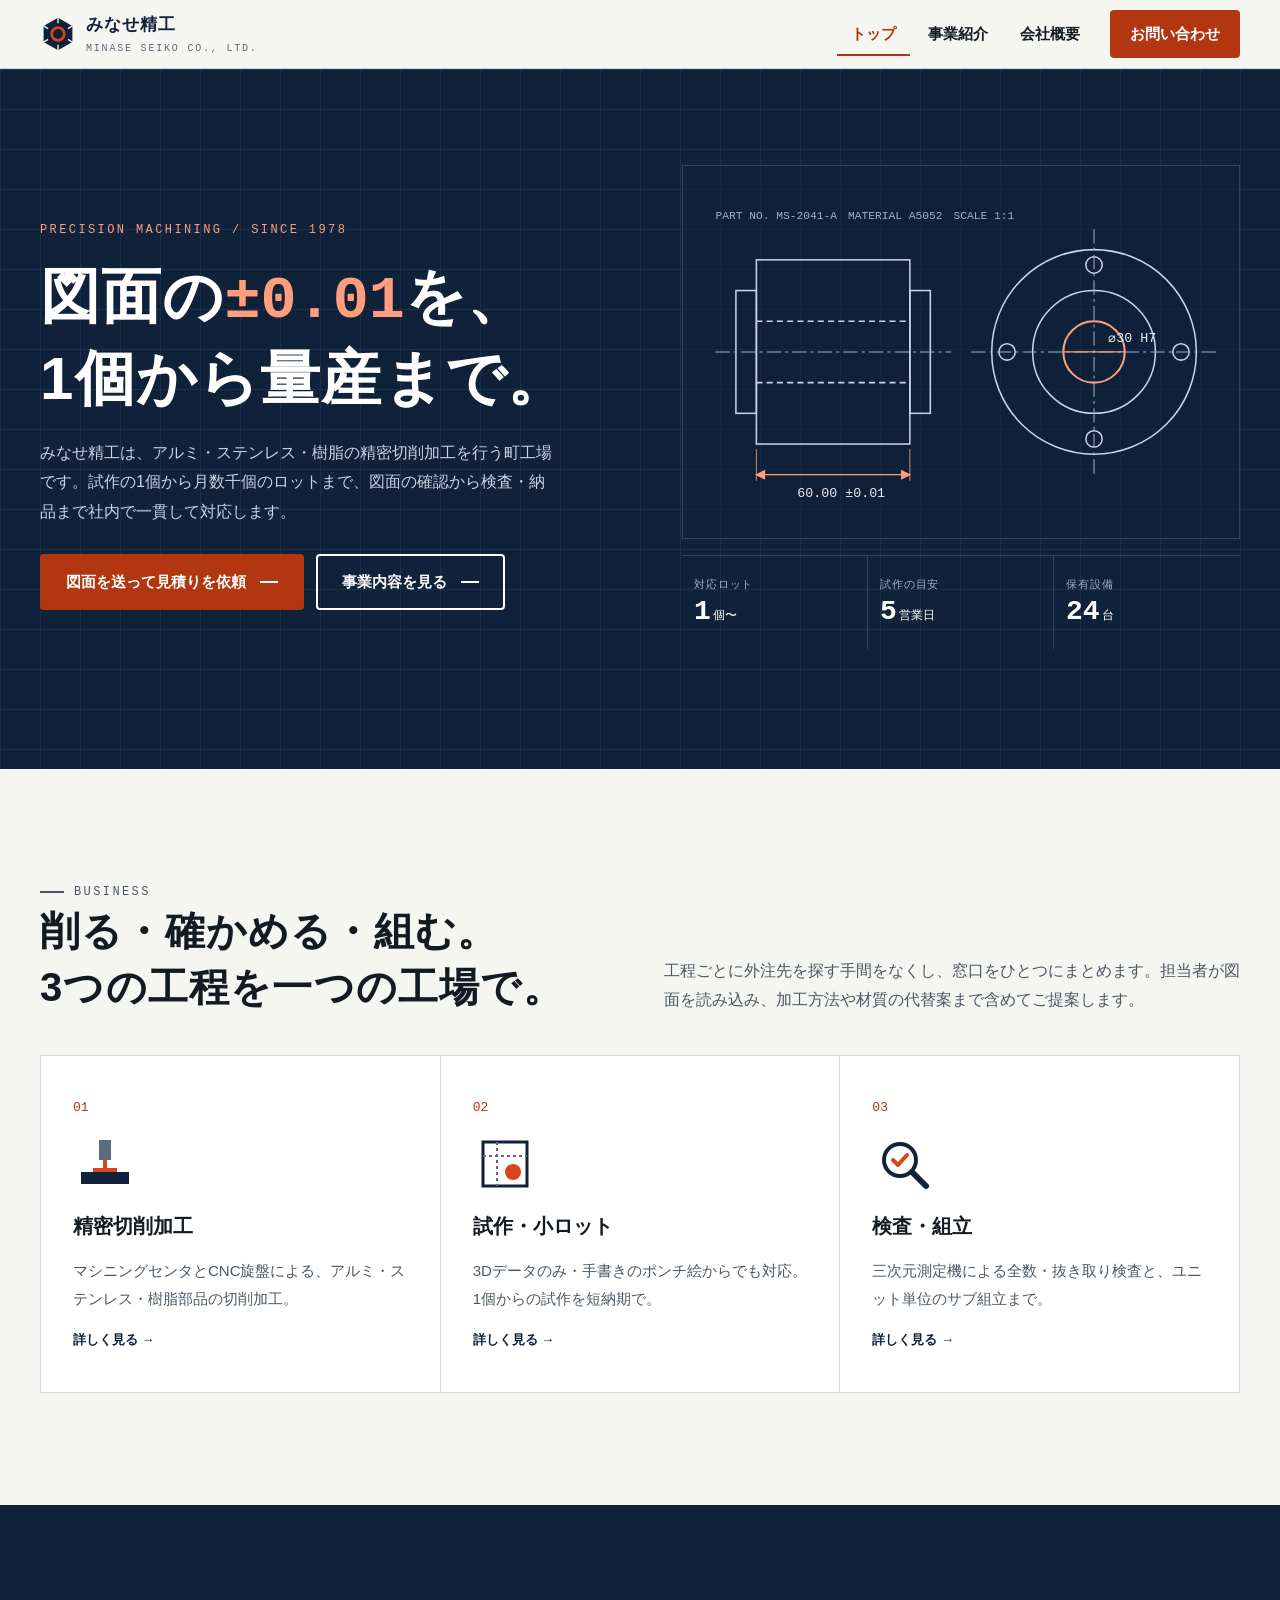
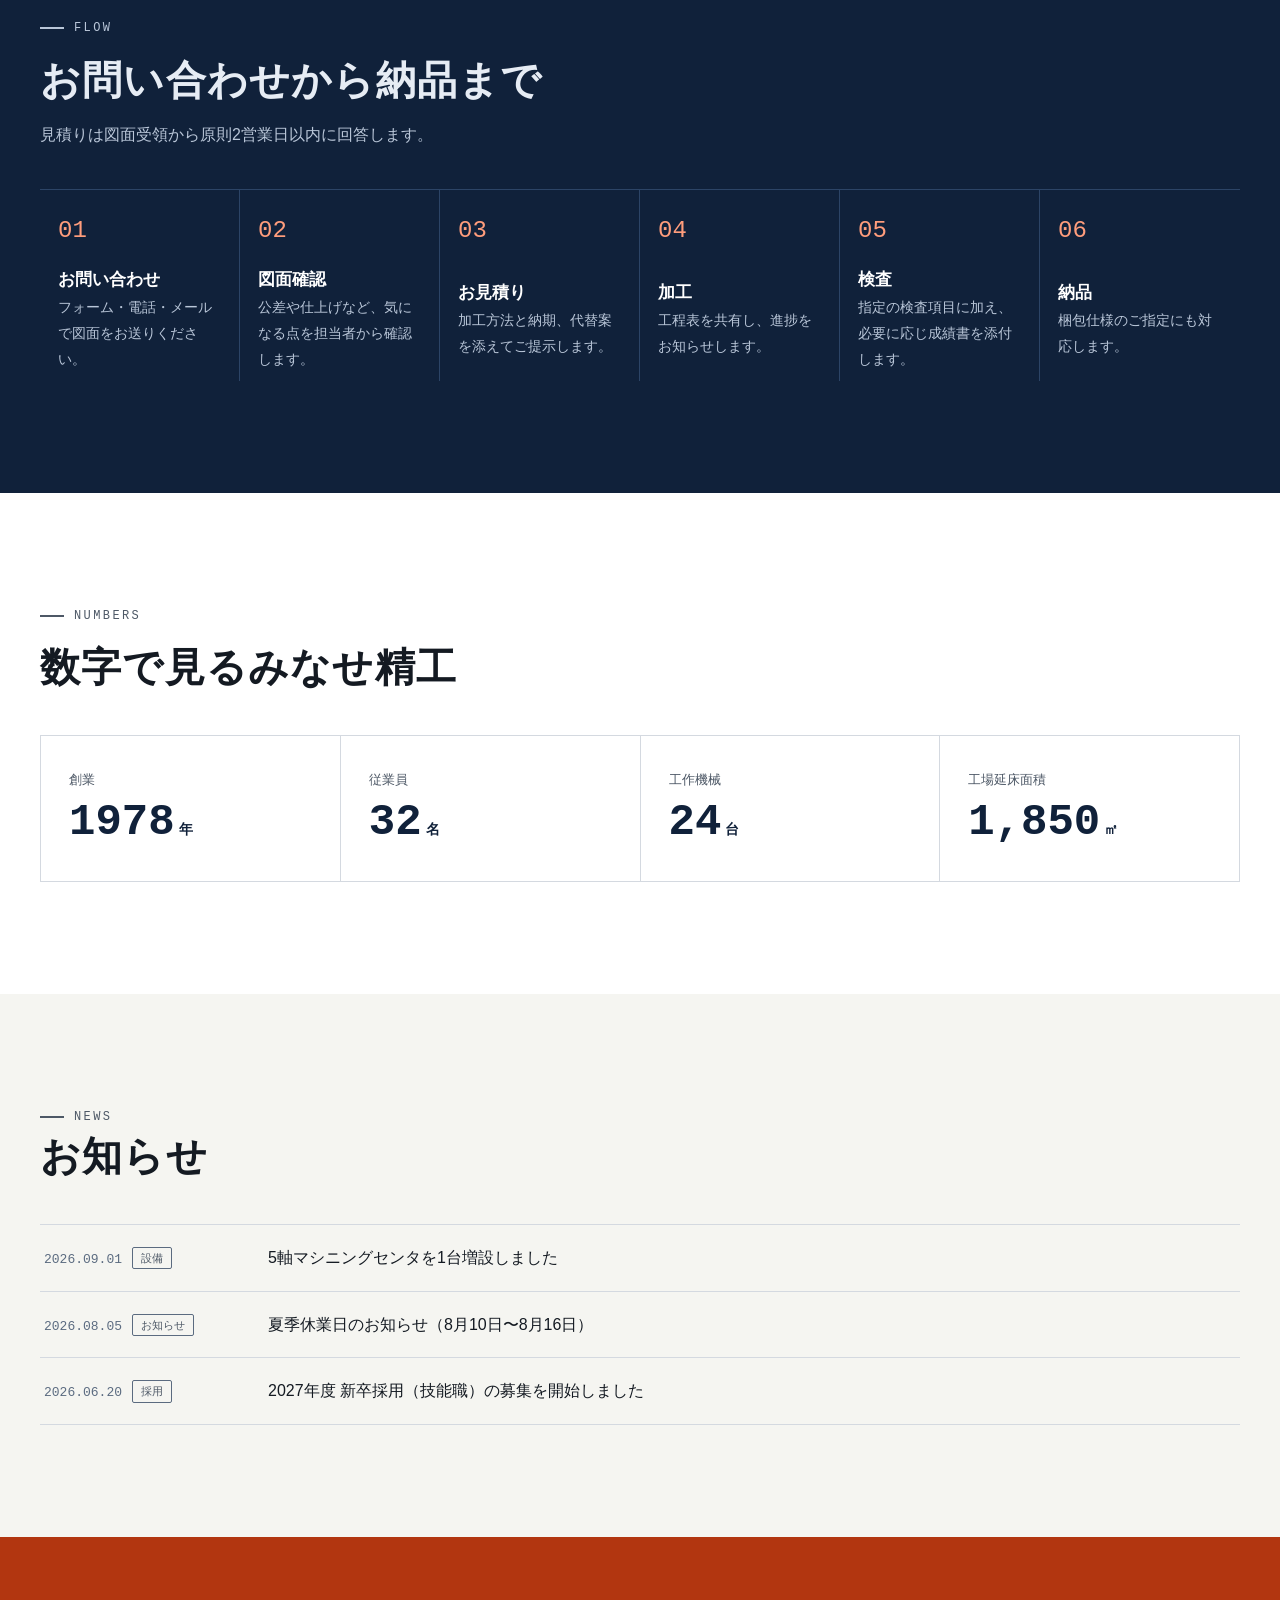
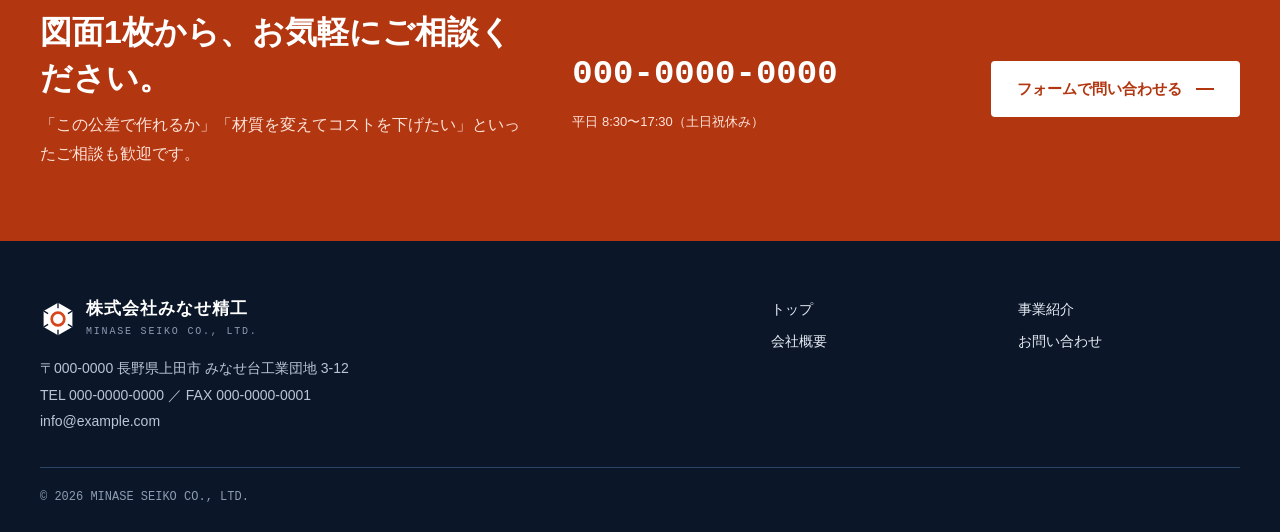
==== works/corporate/index.html @ d7cc5c80 "制作例サイトを追加 Co-Authored-By: Claude Opus 5.5 <noreply@anthropic.com>" ====
<!doctype html>
<html lang="ja">
<head>
<meta charset="utf-8">
<meta name="viewport" content="width=device-width, initial-scale=1">
<title>株式会社みなせ精工｜精密切削加工・試作・小ロット</title>
<meta name="description" content="アルミ・ステンレス・樹脂の精密切削加工を行う株式会社みなせ精工のウェブサイト。試作1個から量産まで、図面確認・加工・検査・サブ組立を社内一貫で対応します。">
<meta name="theme-color" content="#10213a">
<link rel="stylesheet" href="wp-theme/villion-corporate/style.css">
<script src="wp-theme/villion-corporate/assets/main.js" defer></script>
</head>
<body>
<a class="skip-link" href="#main">本文へスキップ</a>
<header class="site-header">
  <div class="container site-header__in">
    <a class="site-logo" href="index.html">
      <svg viewBox="0 0 40 40" aria-hidden="true"><path d="M20 2l16 9v18l-16 9-16-9V11z" fill="#10213a"/><circle cx="20" cy="20" r="7" fill="none" stroke="#d6451b" stroke-width="3"/><path d="M20 2v6M36 11l-5 3M36 29l-5-3M20 38v-6M4 29l5-3M4 11l5 3" stroke="#f5f5f1" stroke-width="1.5"/></svg>
      <span><span class="site-logo__ja">みなせ精工</span><span class="site-logo__en">MINASE SEIKO CO., LTD.</span></span>
    </a>
    <button class="nav-toggle" type="button" aria-expanded="false" aria-controls="global-nav"><span></span><span></span><span></span><span class="screen-reader-text">メニューを開く</span></button>
    <nav id="global-nav" class="global-nav" aria-label="グローバルナビゲーション">
      <ul>
        <li><a href="index.html" data-en="TOP" aria-current="page">トップ</a></li>
        <li><a href="business.html" data-en="BUSINESS">事業紹介</a></li>
        <li><a href="company.html" data-en="COMPANY">会社概要</a></li>
        <li class="nav-cta"><a href="contact.html">お問い合わせ</a></li>
      </ul>
    </nav>
  </div>
</header>

<main id="main">
<section class="hero" aria-labelledby="hero-title">
  <div class="container hero__in">
    <div>
      <p class="hero__label">PRECISION MACHINING / SINCE 1978</p>
      <h1 id="hero-title">図面の<span class="num">±0.01</span>を、<br>1個から量産まで。</h1>
      <p class="hero__lead">みなせ精工は、アルミ・ステンレス・樹脂の精密切削加工を行う町工場です。試作の1個から月数千個のロットまで、図面の確認から検査・納品まで社内で一貫して対応します。</p>
      <div class="hero__actions">
        <a class="btn btn--primary" href="contact.html">図面を送って見積りを依頼</a>
        <a class="btn btn--ghost" href="business.html">事業内容を見る</a>
      </div>
    </div>
    <div>
      <div class="hero__drawing">
        <svg viewBox="0 0 520 340" role="img" aria-labelledby="draw-t">
          <title id="draw-t">フランジ付きの円筒部品を正面と側面から描いた加工図面風のイラスト</title>
          <g fill="none" stroke="#c9d4e3" stroke-width="1.5">
            <rect x="60" y="80" width="150" height="180"/>
            <rect x="40" y="110" width="20" height="120"/>
            <rect x="210" y="110" width="20" height="120"/>
            <line x1="60" y1="140" x2="210" y2="140" stroke-dasharray="6 4"/>
            <line x1="60" y1="200" x2="210" y2="200" stroke-dasharray="6 4"/>
            <circle cx="390" cy="170" r="100"/>
            <circle cx="390" cy="170" r="60"/>
            <circle cx="390" cy="170" r="30" stroke="#ff9d7c" stroke-width="2"/>
            <circle cx="390" cy="85" r="8"/><circle cx="390" cy="255" r="8"/><circle cx="305" cy="170" r="8"/><circle cx="475" cy="170" r="8"/>
          </g>
          <g stroke="#9fb0c8" stroke-width="1" stroke-dasharray="14 4 3 4">
            <line x1="20" y1="170" x2="250" y2="170"/>
            <line x1="270" y1="170" x2="510" y2="170"/>
            <line x1="390" y1="50" x2="390" y2="290"/>
          </g>
          <g stroke="#ff9d7c" stroke-width="1.2" fill="#ff9d7c">
            <line x1="60" y1="290" x2="210" y2="290"/>
            <path d="M60 290l8-4v8zM210 290l-8-4v8z"/>
            <line x1="60" y1="265" x2="60" y2="296" stroke-width=".8"/>
            <line x1="210" y1="265" x2="210" y2="296" stroke-width=".8"/>
            <line x1="360" y1="170" x2="420" y2="170"/>
          </g>
          <g font-family="SF Mono, Menlo, Consolas, monospace" font-size="13" fill="#e6ecf4">
            <text x="100" y="312">60.00 ±0.01</text>
            <text x="404" y="160">⌀30 H7</text>
            <text x="20" y="40" fill="#9fb0c8" font-size="11">PART NO. MS-2041-A　MATERIAL A5052　SCALE 1:1</text>
          </g>
        </svg>
      </div>
      <dl class="hero__spec">
        <div><dt>対応ロット</dt><dd>1<small>個〜</small></dd></div>
        <div><dt>試作の目安</dt><dd>5<small>営業日</small></dd></div>
        <div><dt>保有設備</dt><dd>24<small>台</small></dd></div>
      </dl>
    </div>
  </div>
</section>

<section class="section" aria-labelledby="svc-title">
  <div class="container">
    <div class="section-head section-head--split">
      <div>
        <p class="eyebrow">BUSINESS</p>
        <h2 id="svc-title">削る・確かめる・組む。<br>3つの工程を一つの工場で。</h2>
      </div>
      <p>工程ごとに外注先を探す手間をなくし、窓口をひとつにまとめます。担当者が図面を読み込み、加工方法や材質の代替案まで含めてご提案します。</p>
    </div>
    <div class="services">
      <a class="service" href="business.html#machining">
        <span class="service__no">01</span>
        <svg viewBox="0 0 64 64" aria-hidden="true"><rect x="8" y="40" width="48" height="12" fill="#10213a"/><rect x="26" y="8" width="12" height="20" fill="#5b6b80"/><path d="M32 28v10" stroke="#d6451b" stroke-width="4"/><path d="M20 40h24v-4H20z" fill="#d6451b"/></svg>
        <h3>精密切削加工</h3>
        <p>マシニングセンタとCNC旋盤による、アルミ・ステンレス・樹脂部品の切削加工。</p>
        <span class="service__more">詳しく見る →</span>
      </a>
      <a class="service" href="business.html#prototype">
        <span class="service__no">02</span>
        <svg viewBox="0 0 64 64" aria-hidden="true"><rect x="10" y="10" width="44" height="44" fill="none" stroke="#10213a" stroke-width="3"/><path d="M10 24h44M24 10v44" stroke="#5b6b80" stroke-width="2" stroke-dasharray="3 3"/><circle cx="40" cy="40" r="8" fill="#d6451b"/></svg>
        <h3>試作・小ロット</h3>
        <p>3Dデータのみ・手書きのポンチ絵からでも対応。1個からの試作を短納期で。</p>
        <span class="service__more">詳しく見る →</span>
      </a>
      <a class="service" href="business.html#inspection">
        <span class="service__no">03</span>
        <svg viewBox="0 0 64 64" aria-hidden="true"><circle cx="28" cy="28" r="16" fill="none" stroke="#10213a" stroke-width="4"/><path d="M40 40l14 14" stroke="#10213a" stroke-width="6" stroke-linecap="round"/><path d="M21 28l5 5 9-10" stroke="#d6451b" stroke-width="4" fill="none" stroke-linecap="round" stroke-linejoin="round"/></svg>
        <h3>検査・組立</h3>
        <p>三次元測定機による全数・抜き取り検査と、ユニット単位のサブ組立まで。</p>
        <span class="service__more">詳しく見る →</span>
      </a>
    </div>
  </div>
</section>

<section class="section section--navy" aria-labelledby="flow-title">
  <div class="container">
    <div class="section-head">
      <p class="eyebrow">FLOW</p>
      <h2 id="flow-title">お問い合わせから納品まで</h2>
      <p>見積りは図面受領から原則2営業日以内に回答します。</p>
    </div>
    <ol class="process">
      <li><div><h3>お問い合わせ</h3><p>フォーム・電話・メールで図面をお送りください。</p></div></li>
      <li><div><h3>図面確認</h3><p>公差や仕上げなど、気になる点を担当者から確認します。</p></div></li>
      <li><div><h3>お見積り</h3><p>加工方法と納期、代替案を添えてご提示します。</p></div></li>
      <li><div><h3>加工</h3><p>工程表を共有し、進捗をお知らせします。</p></div></li>
      <li><div><h3>検査</h3><p>指定の検査項目に加え、必要に応じ成績書を添付します。</p></div></li>
      <li><div><h3>納品</h3><p>梱包仕様のご指定にも対応します。</p></div></li>
    </ol>
  </div>
</section>

<section class="section section--white" aria-labelledby="facts-title">
  <div class="container">
    <div class="section-head">
      <p class="eyebrow">NUMBERS</p>
      <h2 id="facts-title">数字で見るみなせ精工</h2>
    </div>
    <dl class="facts">
      <div><dt>創業</dt><dd>1978<small>年</small></dd></div>
      <div><dt>従業員</dt><dd>32<small>名</small></dd></div>
      <div><dt>工作機械</dt><dd>24<small>台</small></dd></div>
      <div><dt>工場延床面積</dt><dd>1,850<small>㎡</small></dd></div>
    </dl>
  </div>
</section>

<section class="section" aria-labelledby="news-title">
  <div class="container">
    <div class="section-head section-head--split">
      <div>
        <p class="eyebrow">NEWS</p>
        <h2 id="news-title">お知らせ</h2>
      </div>
    </div>
    <ul class="news">
      <li><a href="#"><span><time datetime="2026-09-01">2026.09.01</time><span class="cat">設備</span></span><span class="ttl">5軸マシニングセンタを1台増設しました</span></a></li>
      <li><a href="#"><span><time datetime="2026-08-05">2026.08.05</time><span class="cat">お知らせ</span></span><span class="ttl">夏季休業日のお知らせ（8月10日〜8月16日）</span></a></li>
      <li><a href="#"><span><time datetime="2026-06-20">2026.06.20</time><span class="cat">採用</span></span><span class="ttl">2027年度 新卒採用（技能職）の募集を開始しました</span></a></li>
    </ul>
  </div>
</section>
<section class="cta-band" aria-labelledby="cta-title">
  <div class="container cta-band__in">
    <div>
      <h2 id="cta-title">図面1枚から、お気軽にご相談ください。</h2>
      <p>「この公差で作れるか」「材質を変えてコストを下げたい」といったご相談も歓迎です。</p>
    </div>
    <div>
      <a class="cta-band__tel" href="tel:000-0000-0000">000-0000-0000</a>
      <span class="cta-band__tel-note">平日 8:30〜17:30（土日祝休み）</span>
    </div>
    <a class="btn" href="contact.html">フォームで問い合わせる</a>
  </div>
</section>
</main>

<footer class="site-footer">
  <div class="container site-footer__in">
    <div>
      <a class="site-logo" href="index.html">
        <svg viewBox="0 0 40 40" aria-hidden="true"><path d="M20 2l16 9v18l-16 9-16-9V11z" fill="#ffffff"/><circle cx="20" cy="20" r="7" fill="none" stroke="#d6451b" stroke-width="3"/><path d="M20 2v6M36 11l-5 3M36 29l-5-3M20 38v-6M4 29l5-3M4 11l5 3" stroke="#0b1729" stroke-width="1.5"/></svg>
        <span><span class="site-logo__ja">株式会社みなせ精工</span><span class="site-logo__en">MINASE SEIKO CO., LTD.</span></span>
      </a>
      <address>〒000-0000 長野県上田市 みなせ台工業団地 3-12<br>TEL 000-0000-0000 ／ FAX 000-0000-0001<br>info@example.com</address>
    </div>
    <nav class="footer-nav" aria-label="フッターナビゲーション">
      <ul>
        <li><a href="index.html">トップ</a></li>
        <li><a href="business.html">事業紹介</a></li>
        <li><a href="company.html">会社概要</a></li>
        <li><a href="contact.html">お問い合わせ</a></li>
      </ul>
    </nav>
  </div>
  <div class="container site-footer__copy">&copy; 2026 MINASE SEIKO CO., LTD.</div>
</footer>
</body>
</html>
---- works/corporate/wp-theme/villion-corporate/style.css ----
/*
Theme Name: VILLION Corporate (Minase Seiko)
Theme URI: https://example.com/
Author: VILLION Inc.
Author URI: https://example.com/
Description: 中小製造業向けコーポレートサイトのオリジナルクラシックテーマ。トップ・事業紹介・会社概要・お問い合わせの固定ページテンプレートを含みます。静的HTML版と同じCSSを共有しています。
Version: 1.0.0
Requires at least: 6.0
Requires PHP: 7.4
License: GNU General Public License v2 or later
License URI: https://www.gnu.org/licenses/gpl-2.0.html
Text Domain: villion-corporate
*/

:root {
  --navy: #10213a;
  --navy-2: #1c3352;
  --steel: #5b6b80;
  --line: #d4d9e0;
  --line-dark: #2c4466;
  --paper: #f5f5f1;
  --white: #ffffff;
  --accent: #d6451b;
  --accent-deep: #b23610;
  --ink: #141a22;
  --ink-sub: #4d5866;
  --sans: "Hiragino Sans", "Hiragino Kaku Gothic ProN", "Noto Sans JP", "Yu Gothic", Meiryo, sans-serif;
  --mono: "SF Mono", Menlo, Consolas, "Hiragino Sans", monospace;
  --max: 1200px;
}
*, *::before, *::after { box-sizing: border-box; }
html { -webkit-text-size-adjust: 100%; scroll-behavior: smooth; }
body { margin: 0; font-family: var(--sans); color: var(--ink); background: var(--paper); line-height: 1.85; font-size: 16px; }
h1, h2, h3, h4, p { margin: 0; }
img, svg { display: block; max-width: 100%; height: auto; }
a { color: var(--navy); }
:focus-visible { outline: 3px solid var(--accent); outline-offset: 2px; }
.skip-link { position: absolute; left: -999px; top: 0; z-index: 200; background: var(--navy); color: #fff; padding: 8px 14px; }
.skip-link:focus { left: 8px; }
.container { width: min(var(--max), 100% - 32px); margin-inline: auto; }
.screen-reader-text { position: absolute !important; width: 1px; height: 1px; overflow: hidden; clip: rect(1px,1px,1px,1px); white-space: nowrap; }

/* ---------- header ---------- */
.site-header { position: sticky; top: 0; z-index: 100; background: rgba(245,245,241,.94); backdrop-filter: blur(8px); border-bottom: 1px solid var(--line); }
.site-header__in { display: flex; align-items: center; justify-content: space-between; height: 68px; gap: 16px; }
.site-logo { display: flex; align-items: center; gap: 10px; text-decoration: none; color: var(--navy); }
.site-logo svg { width: 36px; height: 36px; flex: none; }
.site-logo__ja { font-weight: 800; font-size: 17px; letter-spacing: .06em; line-height: 1.2; }
.site-logo__en { display: block; font-family: var(--mono); font-size: 10px; letter-spacing: .18em; color: var(--steel); font-weight: 500; }
.nav-toggle { display: inline-flex; flex-direction: column; justify-content: center; gap: 5px; width: 44px; height: 44px; background: var(--navy); border: 0; border-radius: 4px; cursor: pointer; padding: 0 12px; }
.nav-toggle span { display: block; height: 2px; background: #fff; transition: transform .2s, opacity .2s; }
.nav-toggle[aria-expanded="true"] span:nth-child(1) { transform: translateY(7px) rotate(45deg); }
.nav-toggle[aria-expanded="true"] span:nth-child(2) { opacity: 0; }
.nav-toggle[aria-expanded="true"] span:nth-child(3) { transform: translateY(-7px) rotate(-45deg); }
.global-nav { position: fixed; inset: 68px 0 auto 0; background: var(--navy); padding: 8px 16px 24px; display: none; }
.global-nav.is-open { display: block; }
.global-nav ul { list-style: none; margin: 0; padding: 0; }
.global-nav a { display: flex; justify-content: space-between; align-items: center; color: #fff; text-decoration: none; padding: 16px 4px; border-bottom: 1px solid var(--line-dark); font-weight: 700; }
.global-nav a::after { content: attr(data-en); font-family: var(--mono); font-size: 11px; color: #9fb0c8; letter-spacing: .12em; font-weight: 400; }
.global-nav .nav-cta a { margin-top: 16px; justify-content: center; background: var(--accent-deep); border: 0; border-radius: 4px; }
.global-nav .nav-cta a::after { content: none; }
.global-nav [aria-current="page"] { color: #ffd2c2; }
@media (min-width: 960px) {
  .nav-toggle { display: none; }
  .global-nav { position: static; display: block; background: none; padding: 0; }
  .global-nav ul { display: flex; align-items: center; gap: 4px; }
  .global-nav a { color: var(--ink); border: 0; padding: 8px 14px; font-size: 15px; }
  .global-nav a::after { content: none; }
  .global-nav a:hover { color: var(--accent-deep); }
  .global-nav [aria-current="page"] { color: var(--accent-deep); box-shadow: inset 0 -2px 0 var(--accent-deep); }
  .global-nav .nav-cta a { margin: 0 0 0 12px; color: #fff; padding: 10px 20px; }
  .global-nav .nav-cta a:hover { background: var(--accent); color: #fff; }
}

/* ---------- common parts ---------- */
.eyebrow { font-family: var(--mono); font-size: 12px; letter-spacing: .2em; color: var(--accent-deep); display: flex; align-items: center; gap: 10px; }
.eyebrow::before { content: ""; width: 24px; height: 2px; background: currentColor; }
.section { padding: 72px 0; }
.section--white { background: var(--white); }
.section--navy { background: var(--navy); color: #e6ecf4; }
.section--navy .eyebrow { color: #ff9d7c; }
.section-head { display: grid; gap: 12px; margin-bottom: 40px; }
.section-head h2 { font-size: clamp(26px, 5.4vw, 40px); font-weight: 800; letter-spacing: .03em; line-height: 1.4; }
.section-head p { color: var(--ink-sub); max-width: 40em; }
.section--navy .section-head p { color: #b9c6d8; }
@media (min-width: 960px) {
  .section { padding: 112px 0; }
  .section-head--split { grid-template-columns: 1fr 1fr; align-items: end; gap: 48px; }
}
.btn { display: inline-flex; align-items: center; gap: 14px; min-height: 52px; padding: 12px 24px; text-decoration: none; font-weight: 700; border-radius: 4px; border: 2px solid transparent; font-size: 15px; font-family: inherit; cursor: pointer; }
.btn::after { content: ""; width: 18px; height: 2px; background: currentColor; box-shadow: 4px -4px 0 -0px transparent; transition: width .2s; }
.btn:hover::after { width: 28px; }
.btn--primary { background: var(--accent-deep); color: #fff; }
.btn--primary:hover { background: var(--accent); }
.btn--ghost { border-color: currentColor; color: inherit; }
.text-link { font-weight: 700; color: var(--navy); text-underline-offset: 4px; }

/* ---------- hero (front) ---------- */
.hero { position: relative; background: var(--navy); color: #fff; overflow: hidden; }
.hero::before { content: ""; position: absolute; inset: 0; background-image: linear-gradient(var(--line-dark) 1px, transparent 1px), linear-gradient(90deg, var(--line-dark) 1px, transparent 1px); background-size: 40px 40px; opacity: .45; }
.hero__in { position: relative; display: grid; gap: 32px; padding: 56px 0 64px; }
.hero__label { font-family: var(--mono); font-size: 12px; letter-spacing: .2em; color: #ff9d7c; }
.hero h1 { font-size: clamp(32px, 8.4vw, 60px); font-weight: 800; line-height: 1.3; letter-spacing: .02em; margin-top: 16px; }
.hero h1 .num { font-family: var(--mono); font-weight: 600; color: #ff9d7c; letter-spacing: 0; }
.hero__lead { margin-top: 20px; color: #c9d4e3; max-width: 32em; }
.hero__actions { display: flex; flex-wrap: wrap; gap: 12px; margin-top: 28px; }
.hero__drawing { border: 1px solid var(--line-dark); background: rgba(16,33,58,.6); padding: 12px; }
.hero__spec { display: grid; grid-template-columns: repeat(3, 1fr); border-top: 1px solid var(--line-dark); position: relative; }
.hero__spec div { padding: 18px 12px; border-right: 1px solid var(--line-dark); }
.hero__spec div:last-child { border-right: 0; }
.hero__spec dt { font-size: 11px; color: #9fb0c8; letter-spacing: .08em; }
.hero__spec dd { margin: 0; font-family: var(--mono); font-size: clamp(18px, 4.6vw, 28px); font-weight: 600; line-height: 1.3; }
.hero__spec dd small { font-family: var(--sans); font-size: 12px; font-weight: 500; margin-left: 2px; }
@media (min-width: 960px) {
  .hero__in { grid-template-columns: 1.05fr 1fr; align-items: center; padding: 96px 0 104px; gap: 56px; }
}

/* ---------- services (front) ---------- */
.services { display: grid; gap: 1px; background: var(--line); border: 1px solid var(--line); }
.service { background: var(--white); padding: 28px 22px; display: grid; gap: 12px; text-decoration: none; color: inherit; position: relative; }
.service__no { font-family: var(--mono); font-size: 13px; color: var(--accent-deep); }
.service svg { width: 64px; height: 64px; }
.service h3 { font-size: 20px; font-weight: 800; }
.service p { color: var(--ink-sub); font-size: 15px; }
.service__more { font-size: 13px; font-weight: 700; color: var(--navy); margin-top: 4px; }
.service:hover { background: #fbfbf9; }
.service:hover .service__more { color: var(--accent-deep); }
@media (min-width: 960px) { .services { grid-template-columns: repeat(3, 1fr); } .service { padding: 40px 32px; } }

/* ---------- process ---------- */
.process { list-style: none; margin: 0; padding: 0; display: grid; gap: 0; counter-reset: p; }
.process li { counter-increment: p; display: grid; grid-template-columns: 56px 1fr; gap: 16px; padding: 18px 0; border-bottom: 1px solid var(--line-dark); }
.process li::before { content: counter(p, decimal-leading-zero); font-family: var(--mono); font-size: 24px; color: #ff9d7c; line-height: 1.4; }
.process h3 { font-size: 17px; font-weight: 700; color: #fff; }
.process p { font-size: 14px; color: #b9c6d8; }
@media (min-width: 960px) {
  .process { grid-template-columns: repeat(6, 1fr); border-top: 1px solid var(--line-dark); }
  .process li { grid-template-columns: 1fr; border-bottom: 0; border-right: 1px solid var(--line-dark); padding: 24px 18px 8px; }
  .process li:last-child { border-right: 0; }
}

/* ---------- numbers ---------- */
.facts { display: grid; grid-template-columns: repeat(2, 1fr); gap: 1px; background: var(--line); border: 1px solid var(--line); margin: 0; }
.facts div { background: var(--white); padding: 22px 18px; }
.facts dt { font-size: 13px; color: var(--ink-sub); }
.facts dd { margin: 4px 0 0; font-family: var(--mono); font-size: clamp(28px, 7vw, 44px); font-weight: 600; line-height: 1.2; color: var(--navy); }
.facts dd small { font-family: var(--sans); font-size: 14px; margin-left: 4px; font-weight: 600; }
@media (min-width: 960px) { .facts { grid-template-columns: repeat(4, 1fr); } .facts div { padding: 32px 28px; } }

/* ---------- news ---------- */
.news { list-style: none; margin: 0; padding: 0; border-top: 1px solid var(--line); }
.news li { border-bottom: 1px solid var(--line); }
.news a { display: grid; gap: 4px; padding: 18px 4px; text-decoration: none; color: var(--ink); }
.news time { font-family: var(--mono); font-size: 13px; color: var(--steel); }
.news .cat { display: inline-block; font-size: 11px; border: 1px solid var(--steel); color: var(--ink-sub); padding: 0 8px; margin-left: 10px; border-radius: 2px; vertical-align: 1px; }
.news a:hover span.ttl { color: var(--accent-deep); text-decoration: underline; }
@media (min-width: 768px) { .news a { grid-template-columns: 220px 1fr; align-items: center; } }

/* ---------- CTA band ---------- */
.cta-band { background: var(--accent-deep); color: #fff; }
.cta-band__in { display: grid; gap: 20px; padding: 56px 0; }
.cta-band h2 { font-size: clamp(22px, 5vw, 32px); font-weight: 800; line-height: 1.45; }
.cta-band p { color: #ffe3d9; margin-top: 8px; }
.cta-band__tel { font-family: var(--mono); font-size: clamp(24px, 6vw, 34px); font-weight: 600; color: #fff; text-decoration: none; display: block; }
.cta-band__tel-note { font-size: 13px; color: #ffe3d9; }
.cta-band .btn { background: #fff; color: var(--accent-deep); }
@media (min-width: 960px) { .cta-band__in { grid-template-columns: 1.3fr 1fr auto; align-items: center; gap: 40px; padding: 72px 0; } }

/* ---------- page header (lower pages) ---------- */
.page-hero { background: var(--navy); color: #fff; position: relative; overflow: hidden; }
.page-hero::before { content: ""; position: absolute; inset: 0; background-image: linear-gradient(var(--line-dark) 1px, transparent 1px), linear-gradient(90deg, var(--line-dark) 1px, transparent 1px); background-size: 40px 40px; opacity: .35; }
.page-hero__in { position: relative; padding: 48px 0 44px; }
.page-hero .eyebrow { color: #ff9d7c; }
.page-hero h1 { font-size: clamp(28px, 6vw, 46px); font-weight: 800; margin-top: 10px; letter-spacing: .04em; }
.page-hero p { color: #c9d4e3; margin-top: 10px; max-width: 40em; }
.breadcrumb { font-size: 12px; color: #9fb0c8; margin-bottom: 16px; }
.breadcrumb a { color: #c9d4e3; }
@media (min-width: 960px) { .page-hero__in { padding: 80px 0 72px; } }

/* ---------- business page ---------- */
.biz { display: grid; gap: 28px; padding: 40px 0; border-bottom: 1px solid var(--line); }
.biz:first-of-type { padding-top: 0; }
.biz__fig { background: var(--white); border: 1px solid var(--line); aspect-ratio: 16 / 10; display: grid; place-items: center; }
.biz__fig svg { width: 80%; }
.biz__no { font-family: var(--mono); font-size: 14px; color: var(--accent-deep); }
.biz h2 { font-size: clamp(22px, 5vw, 30px); font-weight: 800; margin: 4px 0 14px; }
.biz p { color: var(--ink-sub); }
.biz ul.check { list-style: none; padding: 0; margin: 18px 0 0; display: grid; gap: 8px; }
.biz ul.check li { padding-left: 26px; position: relative; font-size: 15px; }
.biz ul.check li::before { content: ""; position: absolute; left: 2px; top: .55em; width: 12px; height: 7px; border-left: 2px solid var(--accent-deep); border-bottom: 2px solid var(--accent-deep); transform: rotate(-45deg); }
@media (min-width: 960px) { .biz { grid-template-columns: 1fr 1.1fr; gap: 56px; align-items: center; padding: 64px 0; } .biz:nth-of-type(even) .biz__fig { order: 2; } }

.table-wrap { overflow-x: auto; -webkit-overflow-scrolling: touch; border: 1px solid var(--line); background: var(--white); }
.data-table { width: 100%; border-collapse: collapse; font-size: 15px; min-width: 520px; }
.data-table caption { text-align: left; font-weight: 700; padding: 0 0 10px; }
.data-table th, .data-table td { padding: 14px 16px; border-bottom: 1px solid var(--line); text-align: left; vertical-align: top; }
.data-table thead th { background: var(--navy); color: #fff; font-size: 13px; font-weight: 700; letter-spacing: .04em; }
.data-table td.num { font-family: var(--mono); text-align: right; white-space: nowrap; }
.data-table tbody tr:last-child th, .data-table tbody tr:last-child td { border-bottom: 0; }
.chips { display: flex; flex-wrap: wrap; gap: 8px; list-style: none; padding: 0; margin: 0; }
.chips li { border: 1px solid var(--line); background: var(--white); padding: 6px 14px; font-size: 14px; border-radius: 2px; }
.two-col { display: grid; gap: 40px; }
@media (min-width: 960px) { .two-col { grid-template-columns: 1.4fr 1fr; gap: 56px; } }

/* ---------- company page ---------- */
.message { display: grid; gap: 28px; }
.message__quote { font-size: clamp(22px, 5vw, 32px); font-weight: 800; line-height: 1.6; border-left: 4px solid var(--accent-deep); padding-left: 18px; }
.message__body p + p { margin-top: 1em; }
.message__body p { color: var(--ink-sub); }
.message__sign { margin-top: 20px; font-weight: 700; text-align: right; }
@media (min-width: 960px) { .message { grid-template-columns: 1fr 1.3fr; gap: 64px; } }
.profile { width: 100%; border-collapse: collapse; background: var(--white); border: 1px solid var(--line); }
.profile th, .profile td { text-align: left; vertical-align: top; padding: 16px 18px; border-bottom: 1px solid var(--line); font-size: 15px; }
.profile th { width: 9em; font-weight: 700; color: var(--navy); background: #fafaf7; white-space: nowrap; }
@media (max-width: 599px) {
  .profile, .profile tbody, .profile tr, .profile th, .profile td { display: block; width: 100%; }
  .profile th { padding: 10px 16px 0; background: none; border: 0; font-size: 13px; color: var(--steel); }
  .profile td { padding: 2px 16px 14px; }
}
.history { list-style: none; margin: 0; padding: 0; border-left: 2px solid var(--line); }
.history li { position: relative; padding: 0 0 24px 24px; }
.history li::before { content: ""; position: absolute; left: -7px; top: 8px; width: 12px; height: 12px; background: var(--paper); border: 2px solid var(--accent-deep); border-radius: 50%; }
.history time { font-family: var(--mono); font-weight: 600; color: var(--navy); }
.history p { color: var(--ink-sub); font-size: 15px; }
.access { display: grid; gap: 24px; }
.access__map { background: var(--white); border: 1px solid var(--line); }
@media (min-width: 960px) { .access { grid-template-columns: 1.3fr 1fr; gap: 48px; align-items: start; } }

/* ---------- contact page ---------- */
.contact-grid { display: grid; gap: 32px; }
.contact-side { display: grid; gap: 16px; align-content: start; }
.contact-card { background: var(--white); border: 1px solid var(--line); padding: 22px; }
.contact-card h2 { font-size: 15px; font-weight: 700; color: var(--steel); }
.contact-card .tel { font-family: var(--mono); font-size: 28px; font-weight: 600; color: var(--navy); text-decoration: none; display: block; margin-top: 4px; }
.contact-card p { font-size: 14px; color: var(--ink-sub); }
.form { background: var(--white); border: 1px solid var(--line); padding: 24px 20px; display: grid; gap: 20px; }
.form-row { display: grid; gap: 6px; }
.form-row > label, .form-row legend { font-weight: 700; font-size: 14px; }
.form-row fieldset { border: 0; margin: 0; padding: 0; }
.badge { font-size: 11px; font-weight: 700; color: #fff; background: var(--accent-deep); padding: 1px 6px; margin-left: 8px; border-radius: 2px; vertical-align: 1px; }
.badge--opt { background: var(--steel); }
.form input[type=text], .form input[type=email], .form input[type=tel], .form select, .form textarea { width: 100%; font: inherit; font-size: 16px; padding: 12px 14px; border: 1px solid #b8c1cd; border-radius: 2px; background: #fff; color: var(--ink); }
.form textarea { min-height: 160px; resize: vertical; }
.form input[type=file] { font: inherit; font-size: 14px; }
.form .hint { font-size: 12px; color: var(--ink-sub); }
.radio-row { display: flex; flex-wrap: wrap; gap: 8px 20px; }
.radio-row label { display: inline-flex; align-items: center; gap: 6px; font-size: 15px; }
.radio-row input, .agree input { accent-color: var(--accent-deep); width: 18px; height: 18px; }
.agree { display: flex; gap: 10px; align-items: flex-start; font-size: 14px; }
.form .btn { justify-content: center; width: 100%; }
.form-done { display: none; padding: 14px 16px; background: #eef3f8; border-left: 4px solid var(--navy); font-weight: 700; }
.form.is-done .form-done { display: block; }
@media (min-width: 960px) {
  .contact-grid { grid-template-columns: 1fr 2fr; gap: 48px; }
  .form { padding: 40px; grid-template-columns: 1fr 1fr; }
  .form .form-row--wide, .form .agree, .form .btn, .form .form-done { grid-column: 1 / -1; }
  .form .btn { width: auto; justify-self: start; min-width: 280px; }
}

/* ---------- generic content (WordPress) ---------- */
.entry { background: var(--white); border: 1px solid var(--line); padding: 28px 20px; }
.entry + .entry { margin-top: 24px; }
.entry h2 { font-size: 22px; margin-bottom: 12px; }
.entry-content > * + * { margin-top: 1em; }
.entry-content h2 { font-size: 24px; margin-top: 2em; padding-bottom: 8px; border-bottom: 2px solid var(--navy); }
.entry-content h3 { font-size: 19px; margin-top: 1.6em; }
.entry-content img { max-width: 100%; height: auto; }
.alignwide { margin-inline: calc(50% - 50vw + 16px); max-width: none; }
.pagination { margin-top: 32px; display: flex; gap: 8px; }
@media (min-width: 960px) { .entry { padding: 48px; } }

/* ---------- footer ---------- */
.site-footer { background: #0b1729; color: #b9c6d8; font-size: 14px; }
.site-footer__in { display: grid; gap: 28px; padding: 56px 0 32px; }
.site-footer .site-logo { color: #fff; }
.site-footer .site-logo__en { color: #8b9bb3; }
.site-footer address { font-style: normal; margin-top: 14px; line-height: 1.9; }
.footer-nav ul { list-style: none; margin: 0; padding: 0; display: grid; grid-template-columns: 1fr 1fr; gap: 6px 24px; }
.footer-nav a { color: #e6ecf4; text-decoration: none; }
.footer-nav a:hover { text-decoration: underline; }
.site-footer__copy { border-top: 1px solid var(--line-dark); padding: 18px 0 24px; font-family: var(--mono); font-size: 12px; color: #8b9bb3; }
@media (min-width: 960px) { .site-footer__in { grid-template-columns: 1.5fr 1fr; } }
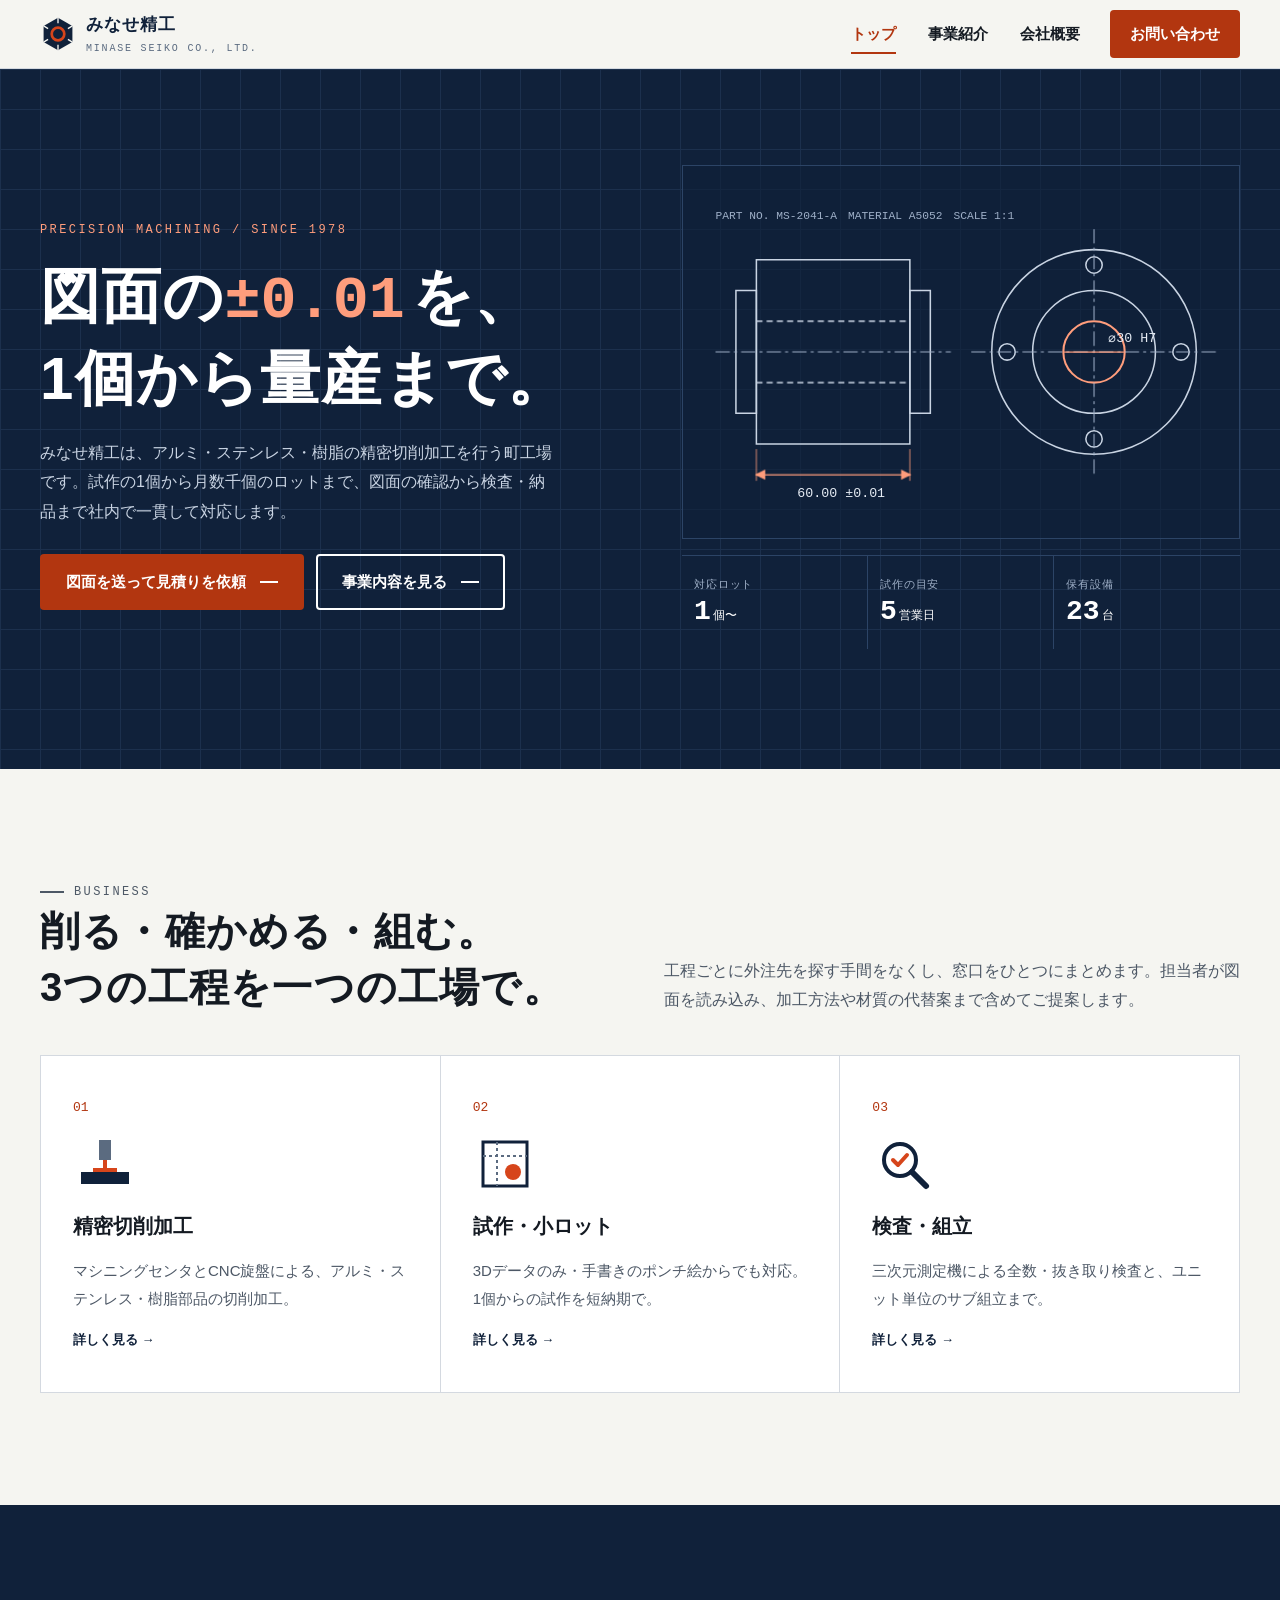
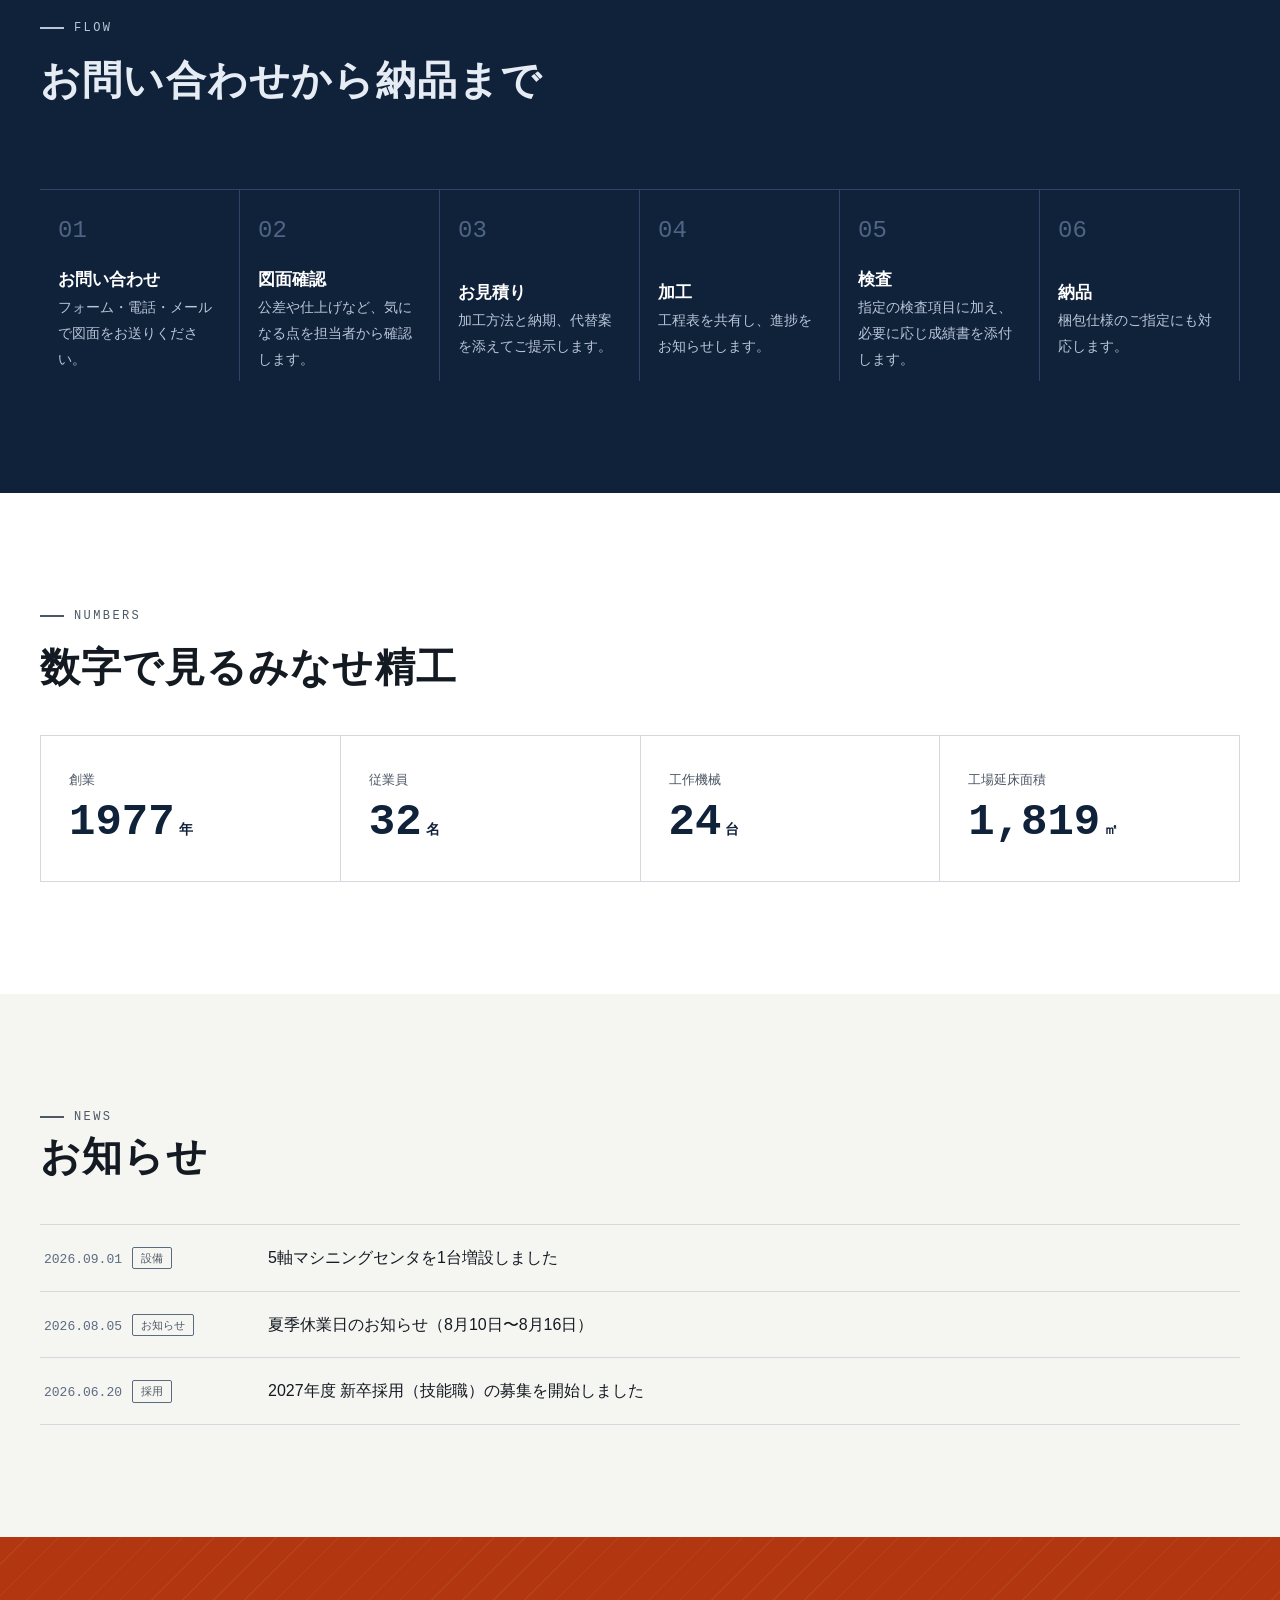
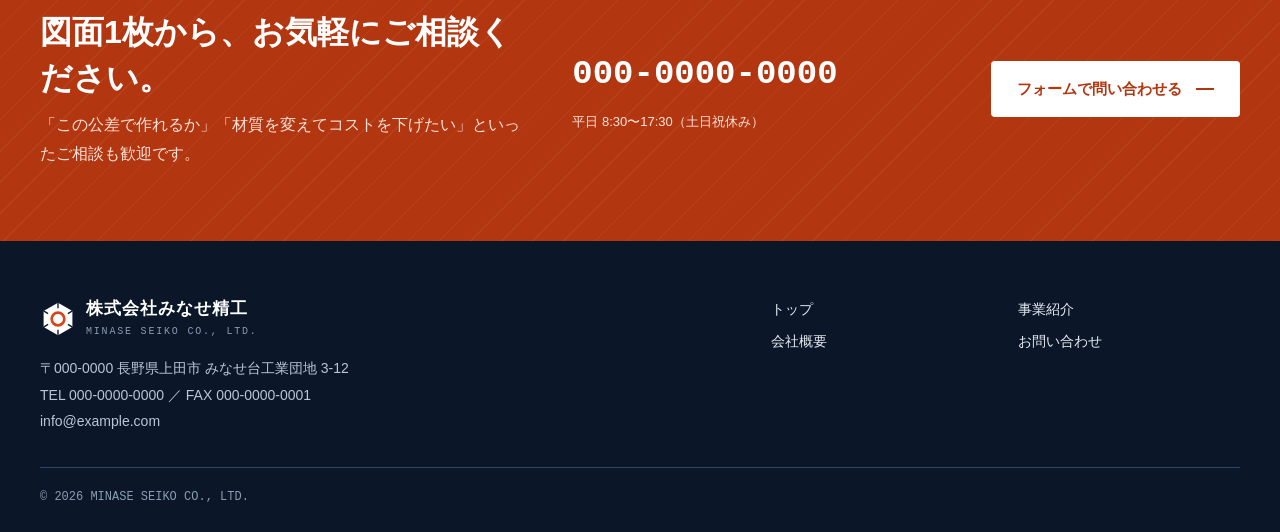
==== commit 76118868: "制作例サイトを演出つきのショーケースに作り直す - 一覧：実際のページがデバイスの中で流れる／線画→配色→実装／横に流れるギャラリー／スクロールで進むスライド - 会社サイトと同じブランド（Mulis" ====
--- a/works/corporate/index.html
+++ b/works/corporate/index.html
@@ -6,6 +6,7 @@
 <title>株式会社みなせ精工｜精密切削加工・試作・小ロット</title>
 <meta name="description" content="アルミ・ステンレス・樹脂の精密切削加工を行う株式会社みなせ精工のウェブサイト。試作1個から量産まで、図面確認・加工・検査・サブ組立を社内一貫で対応します。">
 <meta name="theme-color" content="#10213a">
+<script>(function(h){try{if(!matchMedia('(prefers-reduced-motion: reduce)').matches)h.className+=' fx';}catch(e){}setTimeout(function(){if(!window.FX_READY)h.classList.remove('fx');},2500);})(document.documentElement);</script>
 <link rel="stylesheet" href="wp-theme/villion-corporate/style.css">
 <script src="wp-theme/villion-corporate/assets/main.js" defer></script>
 </head>
--- a/works/corporate/wp-theme/villion-corporate/style.css
+++ b/works/corporate/wp-theme/villion-corporate/style.css
@@ -200,6 +200,7 @@
 .chips { display: flex; flex-wrap: wrap; gap: 8px; list-style: none; padding: 0; margin: 0; }
 .chips li { border: 1px solid var(--line); background: var(--white); padding: 6px 14px; font-size: 14px; border-radius: 2px; }
 .two-col { display: grid; gap: 40px; }
+.two-col > * { min-width: 0; }
 @media (min-width: 960px) { .two-col { grid-template-columns: 1.4fr 1fr; gap: 56px; } }
 
 /* ---------- company page ---------- */
@@ -280,3 +281,143 @@
 .footer-nav a:hover { text-decoration: underline; }
 .site-footer__copy { border-top: 1px solid var(--line-dark); padding: 18px 0 24px; font-family: var(--mono); font-size: 12px; color: #8b9bb3; }
 @media (min-width: 960px) { .site-footer__in { grid-template-columns: 1.5fr 1fr; } }
+
+/* ==========================================================================
+   演出（html.fx のときだけ。JSなし・動きを減らす設定では最初から完成形で表示）
+   精密加工の会社らしく、速すぎず、線と数字で見せる
+   ========================================================================== */
+:root { --ease: cubic-bezier(.16,1,.3,1); --ease2: cubic-bezier(.65,0,.35,1); }
+.site-header { transition: box-shadow .3s, background-color .3s; }
+.site-header.is-scrolled { box-shadow: 0 8px 24px -18px rgba(16,33,58,.5); }
+@media (min-width: 960px) {
+  .global-nav li:not(.nav-cta) a { position: relative; }
+  .global-nav li:not(.nav-cta) a::before { content: ""; position: absolute; left: 14px; right: 14px; bottom: 2px; height: 2px; background: var(--accent-deep); transform: scaleX(0); transform-origin: right; transition: transform .45s var(--ease); }
+  .global-nav li:not(.nav-cta) a:hover::before { transform: scaleX(1); transform-origin: left; }
+  .global-nav [aria-current="page"] { box-shadow: none; }
+  .global-nav li:not(.nav-cta) [aria-current="page"]::before { transform: scaleX(1); }
+}
+
+/* 方眼がゆっくり流れる */
+.fx .hero::before, .fx .page-hero::before { animation: gridMove 24s linear infinite; }
+@keyframes gridMove { to { background-position: 0 40px, 40px 0; } }
+.page-hero::after { content: ""; position: absolute; left: 0; right: 0; top: 0; height: 1px; background: linear-gradient(90deg, transparent, #ff9d7c, transparent); opacity: 0; }
+.fx .page-hero::after { animation: scan 2.4s var(--ease2) .3s 1 forwards; }
+@keyframes scan { 0% { top: 0; opacity: 0; } 15% { opacity: .9; } 100% { top: 100%; opacity: 0; } }
+
+/* ファーストビューの登場 */
+.fx .hero__label, .fx .hero h1, .fx .hero__lead, .fx .hero__actions, .fx .page-hero .breadcrumb, .fx .page-hero .eyebrow, .fx .page-hero h1, .fx .page-hero p { opacity: 0; transform: translateY(18px); animation: up .9s var(--ease) forwards; }
+.fx .hero h1, .fx .page-hero .eyebrow { animation-delay: .12s; }
+.fx .hero__lead, .fx .page-hero h1 { animation-delay: .24s; }
+.fx .hero__actions, .fx .page-hero p { animation-delay: .36s; }
+@keyframes up { to { opacity: 1; transform: none; } }
+.fx .hero__drawing { opacity: 0; animation: up 1s var(--ease) .2s forwards; }
+.fx .hero__spec div { opacity: 0; animation: up .8s var(--ease) forwards; }
+.fx .hero__spec div:nth-child(1) { animation-delay: 1.4s; } .fx .hero__spec div:nth-child(2) { animation-delay: 1.5s; } .fx .hero__spec div:nth-child(3) { animation-delay: 1.6s; }
+.hero h1 .num { display: inline-block; min-width: 5.2ch; font-variant-numeric: tabular-nums; }
+
+/* 図面が線で描かれる */
+.fx .hero__drawing .dr { stroke-dasharray: var(--len) var(--len); stroke-dashoffset: var(--len); animation: drawLine 1.4s var(--ease2) forwards; animation-delay: var(--dd, 0s); }
+.fx .hero__drawing .dr-keep { animation: drawFade .8s ease forwards; animation-delay: var(--dd, 0s); opacity: 0; }
+@keyframes drawLine { to { stroke-dashoffset: 0; } }
+@keyframes drawFade { to { opacity: 1; } }
+.fx .hero__drawing text { opacity: 0; animation: drawFade .6s ease forwards; animation-delay: var(--dd, 1.6s); }
+.hero__drawing { position: relative; }
+.cad { position: absolute; inset: 12px; pointer-events: none; opacity: 0; transition: opacity .25s; overflow: hidden; }
+.hero__drawing:hover .cad { opacity: 1; }
+.cad i { position: absolute; background: rgba(255,157,124,.55); }
+.cad .cx { left: 0; right: 0; height: 1px; top: var(--y, 50%); }
+.cad .cy { top: 0; bottom: 0; width: 1px; left: var(--x, 50%); }
+.cad b { position: absolute; left: var(--x, 50%); top: var(--y, 50%); margin: 8px 0 0 8px; padding: 2px 6px; font-family: var(--mono); font-size: 11px; font-weight: 500; color: #10213a; background: #ff9d7c; white-space: nowrap; }
+.cad b.is-flip { transform: translateX(calc(-100% - 16px)); }
+@media (hover: none) { .cad { display: none; } }
+
+/* 見えたら現れる */
+.fx .rv { opacity: 0; transform: translateY(24px); transition: opacity .8s var(--ease), transform .9s var(--ease); transition-delay: var(--d, 0s); }
+.fx .rv.is-in { opacity: 1; transform: none; }
+.fx .section-head .eyebrow::before { transform: scaleX(0); transform-origin: left; transition: transform .9s var(--ease) .2s; }
+.fx .section-head.is-in .eyebrow::before { transform: none; }
+
+/* 事業：ホバーで「選択枠」が四隅に出る */
+.service { overflow: hidden; }
+.service::before, .service::after { content: ""; position: absolute; width: 18px; height: 18px; border: 2px solid var(--accent-deep); opacity: 0; transition: opacity .3s, transform .45s var(--ease); pointer-events: none; }
+.service::before { left: 12px; top: 12px; border-right: 0; border-bottom: 0; transform: translate(8px, 8px); }
+.service::after { right: 12px; bottom: 12px; border-left: 0; border-top: 0; transform: translate(-8px, -8px); }
+.service:hover::before, .service:hover::after, .service:focus-visible::before, .service:focus-visible::after { opacity: 1; transform: none; }
+.service svg { transition: transform .6s var(--ease); }
+.service:hover svg { transform: translateY(-4px) rotate(-4deg); }
+.service__more { display: inline-block; transition: transform .4s var(--ease), color .2s; }
+.service:hover .service__more { transform: translateX(6px); }
+
+/* 流れ：スクロールに合わせて順に点灯 */
+.process { position: relative; }
+.fx .process li::before { color: #4f6585; transition: color .5s; }
+.fx .process li.is-on::before { color: #ff9d7c; }
+.fx .process li > div { opacity: .35; transition: opacity .6s; }
+.fx .process li.is-on > div { opacity: 1; }
+.process__meter { display: none; }
+@media (min-width: 960px) {
+  .fx .process__meter { display: block; position: absolute; left: 0; right: 0; top: -1px; height: 2px; background: #ff9d7c; transform-origin: left; transform: scaleX(var(--p, 0)); }
+}
+
+/* 数字：桁がそろって回る */
+.facts dd, .hero__spec dd { font-variant-numeric: tabular-nums; }
+.facts div { transition: background-color .3s; position: relative; }
+.facts div:hover { background: #fbfbf9; }
+.facts div::after { content: ""; position: absolute; left: 0; bottom: 0; width: 100%; height: 3px; background: var(--accent-deep); transform: scaleX(0); transform-origin: left; transition: transform .5s var(--ease); }
+.facts div:hover::after { transform: scaleX(1); }
+
+/* お知らせ */
+.news a { position: relative; transition: padding .4s var(--ease), background-color .3s; }
+.news a:hover { padding-left: 14px; background: rgba(16,33,58,.03); }
+.news a::after { content: "→"; position: absolute; right: 8px; top: 50%; transform: translate(-8px, -50%); opacity: 0; color: var(--accent-deep); transition: opacity .3s, transform .4s var(--ease); }
+.news a:hover::after { opacity: 1; transform: translate(0, -50%); }
+
+/* 問い合わせ帯：斜めの線がゆっくり流れる */
+.cta-band { position: relative; overflow: hidden; }
+.cta-band::before { content: ""; position: absolute; inset: 0; background-image: repeating-linear-gradient(-45deg, rgba(255,255,255,.06) 0 1px, transparent 1px 22px); pointer-events: none; }
+.fx .cta-band::before { animation: stripes 6s linear infinite; }
+@keyframes stripes { to { background-position: 62px 0; } }
+.cta-band__in { position: relative; }
+.cta-band .btn { transition: transform .3s var(--ease), box-shadow .3s; }
+.cta-band .btn:hover { transform: translateY(-2px); box-shadow: 0 10px 20px -10px rgba(0,0,0,.4); }
+.btn--primary { transition: background-color .2s, transform .3s var(--ease); }
+.btn--primary:hover { transform: translateY(-2px); }
+
+/* 事業紹介：図が少し遅れて浮かぶ */
+.fx .biz__fig svg { opacity: 0; transform: scale(.94); transition: opacity 1s var(--ease) .2s, transform 1.2s var(--ease) .2s; }
+.fx .biz.is-in .biz__fig svg { opacity: 1; transform: none; }
+.biz__fig { overflow: hidden; position: relative; }
+.biz__fig::after { content: ""; position: absolute; inset: 0; background-image: linear-gradient(var(--line) 1px, transparent 1px), linear-gradient(90deg, var(--line) 1px, transparent 1px); background-size: 24px 24px; opacity: .45; pointer-events: none; mix-blend-mode: multiply; }
+.fx .biz ul.check li { opacity: 0; transform: translateX(-10px); transition: opacity .6s var(--ease), transform .7s var(--ease); transition-delay: calc(.4s + var(--i, 0) * .1s); }
+.fx .biz.is-in ul.check li { opacity: 1; transform: none; }
+.data-table tbody tr { transition: background-color .2s; }
+.data-table tbody tr:hover { background: #f7f8fa; }
+.chips li { transition: border-color .2s, color .2s; }
+.chips li:hover { border-color: var(--accent-deep); color: var(--accent-deep); }
+
+/* 会社概要：沿革の点が順に入る */
+.history { position: relative; }
+.fx .history { border-left-color: transparent; }
+.fx .history::before { content: ""; position: absolute; left: -2px; top: 0; bottom: 0; width: 2px; background: var(--line); }
+.fx .history::after { content: ""; position: absolute; left: -2px; top: 0; height: 100%; width: 2px; background: var(--accent-deep); transform-origin: top; transform: scaleY(var(--p, 0)); }
+.fx .history li { opacity: .3; transition: opacity .5s; }
+.fx .history li.is-on { opacity: 1; }
+.fx .history li::before { z-index: 1; transform: scale(.6); transition: transform .5s cubic-bezier(.34,1.56,.64,1), background-color .4s; }
+.fx .history li.is-on::before { transform: none; background: var(--accent-deep); }
+.message__quote { position: relative; }
+.fx .message__quote { border-left-color: transparent; }
+.fx .message__quote::before { content: ""; position: absolute; left: 0; top: 0; bottom: 0; width: 4px; background: var(--accent-deep); transform: scaleY(0); transform-origin: top; transition: transform 1s var(--ease) .2s; }
+.fx .message__quote.is-in::before { transform: none; }
+.access__map circle { transform-box: fill-box; transform-origin: center; }
+.fx .access__map.is-in circle { animation: pinPulse 2.4s ease-out 1s infinite; }
+@keyframes pinPulse { 0%, 100% { stroke-width: 3; } 50% { stroke-width: 7; } }
+
+/* お問い合わせ：入力中の項目を示す */
+.form-row input:focus, .form-row select:focus, .form-row textarea:focus { outline: none; border-color: var(--navy); box-shadow: 0 0 0 3px rgba(214,69,27,.18); }
+.form-row input, .form-row select, .form-row textarea { transition: border-color .2s, box-shadow .2s; }
+.contact-card { transition: border-color .3s, transform .4s var(--ease); }
+.contact-card:hover { border-color: var(--steel); transform: translateY(-2px); }
+
+@media (prefers-reduced-motion: reduce) {
+  *, *::before, *::after { animation: none !important; transition: none !important; }
+}
